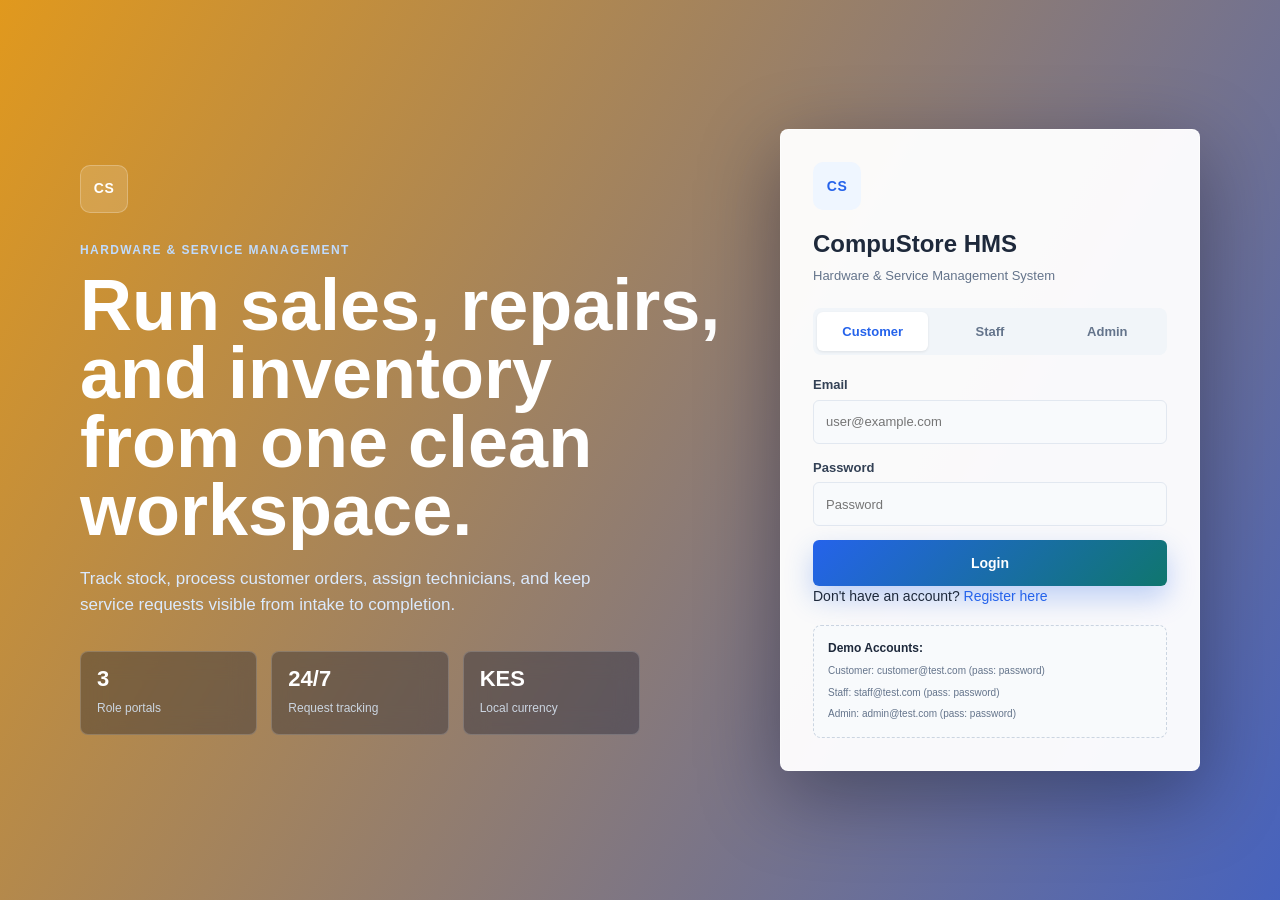
==== index.html @ 0cf12817 "Project_initialization" ====
<!DOCTYPE html>
<html lang="en">

<head>
    <meta charset="UTF-8">
    <meta name="viewport" content="width=device-width, initial-scale=1.0">
    <title>CompuStore HMS - Login</title>
    <link rel="stylesheet" href="css/style.css">
    <link rel="stylesheet" href="css/login.css">
</head>

<body>
    <div class="login-container">
        <section class="landing-panel" aria-label="CompuStore HMS overview">
            <div class="brand-mark">CS</div>
            <p class="eyebrow">Hardware & Service Management</p>
            <h1>Run sales, repairs, and inventory from one clean workspace.</h1>
            <p class="landing-copy">
                Track stock, process customer orders, assign technicians, and keep service requests visible from intake
                to completion.
            </p>
            <div class="landing-metrics">
                <div><strong>3</strong><span>Role portals</span></div>
                <div><strong>24/7</strong><span>Request tracking</span></div>
                <div><strong>KES</strong><span>Local currency</span></div>
            </div>
        </section>

        <div class="login-card">
            <div class="login-header">
                <div class="login-logo">CS</div>
                <h1>CompuStore HMS</h1>
                <p>Hardware & Service Management System</p>
            </div>

            <div id="alertBox" class="alert hidden"></div>

            <div class="role-selector">
                <button type="button" class="role-btn active" data-role="customer">Customer</button>
                <button type="button" class="role-btn" data-role="staff">Staff</button>
                <button type="button" class="role-btn" data-role="admin">Admin</button>
            </div>

            <form id="loginForm" onsubmit="handleLogin(event)">
                <div class="form-group">
                    <label>Email</label>
                    <input type="email" id="email" placeholder="user@example.com" required>
                </div>
                <div class="form-group">
                    <label>Password</label>
                    <input type="password" id="password" placeholder="Password" required>
                </div>
                <button type="submit" class="btn-primary btn-full">Login</button>
            </form>

            <!-- Registration Modal -->
            <div>Don't have an account? <a href="#" onclick="showRegister(); return false;">Register here</a></div>

            <div class="demo">
                <div class="demo-credentials">
                    <strong>Demo Accounts:</strong><br>
                    <small>Customer: customer@test.com (pass: password)<br>
                        Staff: staff@test.com (pass: password)<br>
                        Admin: admin@test.com (pass: password)</small>
                </div>
                <div>
                    <div id="registerModal" class="modal">
                        <div class="modal-content">
                            <span class="close" onclick="closeRegisterModal()">&times;</span>
                            <h2>Create New Account</h2>

                            <form id="registerForm">
                                <input type="text" id="regFullName" placeholder="Full Name" required>
                                <input type="email" id="regEmail" placeholder="Email Address" required>
                                <input type="password" id="regPassword" placeholder="Password (min 6 characters)"
                                    required>
                                <input type="tel" id="regPhone" placeholder="Phone Number (optional)">
                                <input type="text" id="regAddress" placeholder="Address (optional)">

                                <button type="submit">Create Account</button>
                            </form>

                            <p id="registerMessage"></p>
                        </div>
                    </div>
                </div>
            </div>

        </div>

    </div>

    <script src="js/utils.js"></script>
    <script src="js/login.js"></script>
</body>

</html>
---- css/style.css ----
/* ============================================================
   CompuStore HMS — Global Styles
   ============================================================ */
*, *::before, *::after { box-sizing: border-box; margin: 0; padding: 0; }

:root {
  --primary:   #2563eb;
  --primary-d: #1d4ed8;
  --success:   #10b981;
  --warning:   #f59e0b;
  --danger:    #ef4444;
  --info:      #3b82f6;

  --bg:        #f8fafc;
  --surface:   #ffffff;
  --border:    #e2e8f0;

  --text:      #1e293b;
  --muted:     #64748b;
  --subtle:    #94a3b8;

  --radius:    8px;
  --shadow-s:  0 1px 3px rgba(0,0,0,.08);
  --shadow-m:  0 4px 12px rgba(0,0,0,.10);
  --shadow-l:  0 10px 30px rgba(0,0,0,.12);
  --sidebar-w: 220px;
}

body {
  font-family: -apple-system, BlinkMacSystemFont, 'Segoe UI', sans-serif;
  font-size: 14px;
  color: var(--text);
  background: var(--bg);
  line-height: 1.5;
}

/* ---- Typography ---- */
h1 { font-size: 24px; font-weight: 700; }
h2 { font-size: 20px; font-weight: 700; }
h3 { font-size: 17px; font-weight: 600; }
h4 { font-size: 15px; font-weight: 600; }
p  { color: var(--muted); }
a  { color: var(--primary); text-decoration: none; }
a:hover { text-decoration: underline; }

/* ---- Buttons ---- */
.btn {
  display: inline-flex; align-items: center; gap: 6px;
  padding: 9px 16px; border-radius: 6px; border: 1px solid transparent;
  font-size: 13px; font-weight: 500; cursor: pointer; transition: all .15s;
}
.btn-full { width: 100%; justify-content: center; }
.btn-primary  { background: var(--primary);  color: #fff; border-color: var(--primary);  }
.btn-primary:hover { background: var(--primary-d); }
.btn-success  { background: var(--success);  color: #fff; border-color: var(--success);  }
.btn-danger   { background: var(--danger);   color: #fff; border-color: var(--danger);   }
.btn-warning  { background: var(--warning);  color: #fff; border-color: var(--warning);  }
.btn-outline  { background: transparent; color: var(--text); border-color: var(--border); }
.btn-outline:hover { background: var(--bg); }
.btn-sm { padding: 5px 10px; font-size: 12px; }
.btn:disabled { opacity: .55; cursor: not-allowed; }

/* ---- Forms ---- */
.form-group  { margin-bottom: 14px; }
.form-row    { display: flex; gap: 12px; }
.form-row .form-group { flex: 1; }
label        { display: block; margin-bottom: 5px; font-weight: 500; font-size: 13px; }
input, select, textarea {
  width: 100%; padding: 9px 12px; border: 1px solid var(--border);
  border-radius: 6px; font-size: 13px; font-family: inherit;
  background: var(--surface); color: var(--text); transition: border .15s;
}
input:focus, select:focus, textarea:focus {
  outline: none; border-color: var(--primary);
  box-shadow: 0 0 0 3px rgba(37,99,235,.12);
}
textarea { resize: vertical; min-height: 80px; }

/* ---- Cards ---- */
.card {
  background: var(--surface); border: 1px solid var(--border);
  border-radius: var(--radius); padding: 20px; box-shadow: var(--shadow-s);
}
.card-header {
  display: flex; justify-content: space-between; align-items: center;
  margin-bottom: 16px; padding-bottom: 12px; border-bottom: 1px solid var(--border);
}
.card-header h3 { margin: 0; }

/* ---- Table ---- */
.table-wrap { overflow-x: auto; }
table { width: 100%; border-collapse: collapse; font-size: 13px; }
thead { background: var(--bg); }
th { padding: 10px 12px; text-align: left; font-weight: 600; border-bottom: 1px solid var(--border); white-space: nowrap; }
td { padding: 10px 12px; border-bottom: 1px solid var(--border); vertical-align: middle; }
tr:hover td { background: var(--bg); }
tr:last-child td { border-bottom: none; }

/* ---- Badges ---- */
.badge {
  display: inline-block; padding: 3px 9px; border-radius: 20px;
  font-size: 11px; font-weight: 600; white-space: nowrap;
}
.badge-success { background: #d1fae5; color: #065f46; }
.badge-warning { background: #fef3c7; color: #92400e; }
.badge-danger  { background: #fee2e2; color: #991b1b; }
.badge-info    { background: #dbeafe; color: #1e40af; }
.badge-muted   { background: #f1f5f9; color: #475569; }

/* ---- Alert ---- */
.alert {
  padding: 11px 14px; border-radius: 6px; font-size: 13px; margin-bottom: 14px;
}
.alert-success { background: #d1fae5; color: #065f46; border: 1px solid #a7f3d0; }
.alert-error   { background: #fee2e2; color: #991b1b; border: 1px solid #fecaca; }
.alert-warning { background: #fef3c7; color: #92400e; border: 1px solid #fde68a; }
.hidden { display: none !important; }

/* ---- App Shell (sidebar + main) ---- */
.app-shell { display: flex; min-height: 100vh; }

.sidebar {
  width: var(--sidebar-w); background: #1e293b; color: #94a3b8;
  display: flex; flex-direction: column; flex-shrink: 0; position: fixed;
  top: 0; left: 0; height: 100vh; overflow-y: auto; z-index: 100;
}
.sidebar-logo {
  padding: 20px 16px; font-size: 16px; font-weight: 700; color: #fff;
  border-bottom: 1px solid #334155; display: flex; align-items: center; gap: 8px;
}
.sidebar-section {
  padding: 16px 16px 4px; font-size: 10px; font-weight: 600;
  letter-spacing: .6px; text-transform: uppercase; color: #475569;
}
.sidebar-link {
  display: flex; align-items: center; gap: 9px; padding: 9px 16px;
  font-size: 13px; color: #94a3b8; cursor: pointer; border-radius: 4px;
  margin: 1px 8px; text-decoration: none; transition: all .15s;
}
.sidebar-link:hover { background: #334155; color: #e2e8f0; text-decoration: none; }
.sidebar-link.active { background: var(--primary); color: #fff; }
.sidebar-link .icon { font-size: 15px; width: 18px; text-align: center; }

.topbar {
  height: 56px; background: var(--surface); border-bottom: 1px solid var(--border);
  display: flex; align-items: center; justify-content: space-between;
  padding: 0 24px; box-shadow: var(--shadow-s); position: sticky; top: 0; z-index: 50;
}
.topbar-title { font-size: 16px; font-weight: 600; }
.topbar-user  { display: flex; align-items: center; gap: 10px; font-size: 13px; }
.avatar {
  width: 32px; height: 32px; border-radius: 50%; background: var(--primary);
  color: #fff; display: flex; align-items: center; justify-content: center;
  font-size: 12px; font-weight: 700;
}

.main-area { margin-left: var(--sidebar-w); flex: 1; display: flex; flex-direction: column; }
.page-content { padding: 24px; max-width: 1300px; }

/* ---- Stats grid ---- */
.stats-grid { display: grid; grid-template-columns: repeat(auto-fit, minmax(180px,1fr)); gap: 14px; margin-bottom: 24px; }
.stat-card  {
  background: var(--surface); border: 1px solid var(--border); border-radius: var(--radius);
  padding: 18px; box-shadow: var(--shadow-s); transition: box-shadow .2s;
}
.stat-card:hover { box-shadow: var(--shadow-m); }
.stat-label { font-size: 12px; color: var(--muted); margin-bottom: 6px; }
.stat-value { font-size: 26px; font-weight: 700; color: var(--primary); }
.stat-sub   { font-size: 11px; color: var(--subtle); margin-top: 3px; }

/* ---- Grid helpers ---- */
.grid-2 { display: grid; grid-template-columns: 1fr 1fr; gap: 20px; }
.grid-3 { display: grid; grid-template-columns: 1fr 1fr 1fr; gap: 20px; }
@media(max-width:768px) { .grid-2, .grid-3 { grid-template-columns: 1fr; } }

/* ---- Modal ---- */
.modal-overlay {
  position: fixed; inset: 0; background: rgba(0,0,0,.45); z-index: 1000;
  display: flex; align-items: center; justify-content: center; padding: 20px;
}
.modal {
  background: var(--surface); border-radius: var(--radius); width: 100%;
  max-width: 560px; max-height: 90vh; overflow-y: auto;
  box-shadow: var(--shadow-l); animation: slideUp .2s ease;
}
.modal-header {
  padding: 18px 20px; border-bottom: 1px solid var(--border);
  display: flex; justify-content: space-between; align-items: center;
}
.modal-body   { padding: 20px; }
.modal-footer { padding: 14px 20px; border-top: 1px solid var(--border); display: flex; gap: 8px; justify-content: flex-end; }
.modal-close  { background: none; border: none; font-size: 20px; cursor: pointer; color: var(--muted); padding: 0; }
@keyframes slideUp { from { transform: translateY(20px); opacity:0; } to { transform:none; opacity:1; } }

/* ---- Spinner ---- */
.spinner-wrap { display: flex; justify-content: center; padding: 40px; }
.spinner { width: 36px; height: 36px; border: 3px solid var(--border); border-top-color: var(--primary); border-radius: 50%; animation: spin .8s linear infinite; }
@keyframes spin { to { transform: rotate(360deg); } }

/* ---- Toolbar ---- */
.toolbar { display: flex; gap: 10px; margin-bottom: 16px; flex-wrap: wrap; align-items: center; }
.toolbar-right { margin-left: auto; }
.search-input { max-width: 240px; }

/* ---- Kanban ---- */
.kanban { display: grid; grid-template-columns: repeat(4,1fr); gap: 14px; }
@media(max-width:900px) { .kanban { grid-template-columns: 1fr 1fr; } }
.kanban-col { background: var(--bg); border-radius: var(--radius); padding: 12px; }
.kanban-col-title {
  font-size: 12px; font-weight: 700; text-transform: uppercase; letter-spacing: .5px;
  margin-bottom: 10px; padding: 6px 10px; border-radius: 4px; display: flex;
  justify-content: space-between; align-items: center;
}
.col-pending    .kanban-col-title { background: #fef3c7; color: #92400e; }
.col-progress   .kanban-col-title { background: #dbeafe; color: #1e40af; }
.col-parts      .kanban-col-title { background: #ede9fe; color: #5b21b6; }
.col-completed  .kanban-col-title { background: #d1fae5; color: #065f46; }
.kanban-card {
  background: var(--surface); border: 1px solid var(--border); border-radius: 6px;
  padding: 10px 12px; margin-bottom: 8px; cursor: pointer; transition: box-shadow .15s;
}
.kanban-card:hover { box-shadow: var(--shadow-m); }
.kanban-card-id    { font-size: 10px; color: var(--muted); margin-bottom: 4px; }
.kanban-card-title { font-size: 13px; font-weight: 600; margin-bottom: 3px; }
.kanban-card-meta  { font-size: 11px; color: var(--muted); }
.kanban-card-foot  { display: flex; justify-content: space-between; align-items: center; margin-top: 8px; }

/* ---- Priority colors ---- */
.priority-high   { color: var(--danger);  font-weight: 600; }
.priority-medium { color: var(--warning); font-weight: 600; }
.priority-low    { color: var(--success); font-weight: 600; }

/* ---- Breadcrumb ---- */
.breadcrumb { font-size: 12px; color: var(--muted); margin-bottom: 16px; }
.breadcrumb span { color: var(--subtle); padding: 0 4px; }

/* ---- Empty state ---- */
.empty { text-align: center; padding: 40px 20px; color: var(--muted); }
.empty .empty-icon { font-size: 40px; margin-bottom: 10px; }

/* ---- Shop ---- */
.product-card {
  border: 1px solid var(--border);
  border-radius: var(--radius);
  padding: 16px;
  background: var(--surface);
}
.product-icon {
  width: 44px;
  height: 44px;
  border-radius: 8px;
  background: var(--bg);
  color: var(--muted);
  display: flex;
  align-items: center;
  justify-content: center;
  font-size: 5px;
  font-weight: 70;
  margin-bottom: 10px;
}
.product-card .price {
  color: var(--primary);
  font-weight: 700;
  margin: 8px 0 12px;
}
.cart-item {
  border-bottom: 1px solid var(--border);
  padding: 12px 0;
  display: grid;
  grid-template-columns: 1fr auto auto;
  gap: 10px;
  align-items: center;
}
.cart-item:last-child { border-bottom: none; }
.cart-item input { width: 72px; }
---- css/login.css ----
/* Landing/login page */

body {
  min-height: 100vh;
  background:
    linear-gradient(120deg, rgba(222, 144, 10, 0.92), rgba(30, 64, 175, .82)),
    url("https://images.unsplash.com/photo-1516321318423-f06f85e504b3?auto=format&fit=crop&w=1800&q=80");
  background-size: cover;
  background-position: center;
}

.login-container {
  display: flex;
  justify-content: center;
  width: min(1120px, calc(100% - 32px));
  min-height: 100vh;
  margin: 0 auto;
  display: grid;
  grid-template-columns: minmax(0, 1.25fr) 420px;
  gap: 36px;
  align-items: center;
  padding: 40px 0;
}

.landing-panel {
  color: #fff;
  max-width: 650px;
}

.brand-mark,
.login-logo {
  width: 48px;
  height: 48px;
  border-radius: 10px;
  display: inline-flex;
  align-items: center;
  justify-content: center;
  font-weight: 800;
  letter-spacing: .5px;
}

.brand-mark {
  background: rgba(255, 255, 255, .14);
  border: 1px solid rgba(255, 255, 255, .24);
  color: #fff;
  margin-bottom: 28px;
}

.eyebrow {
  color: #bfdbfe;
  font-size: 12px;
  font-weight: 700;
  letter-spacing: 1.4px;
  text-transform: uppercase;
  margin-bottom: 12px;
}

.landing-panel h1 {
  max-width: 780px;
  color: #fff;
  font-size: clamp(40px, 6vw, 72px);
  line-height: .95;
  font-weight: 800;
  margin-bottom: 22px;
}

.landing-copy {
  max-width: 560px;
  color: #dbeafe;
  font-size: 17px;
}

.landing-metrics {
  display: grid;
  grid-template-columns: repeat(3, minmax(0, 1fr));
  gap: 14px;
  margin-top: 34px;
  max-width: 560px;
}

.landing-metrics div {
  border: 1px solid rgba(255, 255, 255, .18);
  background: rgba(15, 23, 42, .34);
  backdrop-filter: blur(12px);
  border-radius: 8px;
  padding: 16px;
}

.landing-metrics strong {
  display: block;
  color: #fff;
  font-size: 22px;
  line-height: 1;
  margin-bottom: 7px;
}

.landing-metrics span {
  color: #cbd5e1;
  font-size: 12px;
}

.login-card {
  background: rgba(255, 255, 255, .96);
  border: 1px solid rgba(255, 255, 255, .65);
  border-radius: 8px;
  box-shadow: 0 24px 80px rgba(2, 6, 23, .36);
  padding: 32px;
}

.login-header {
  margin-bottom: 22px;
}

.login-logo {
  background: #eff6ff;
  color: var(--primary);
  margin-bottom: 16px;
}

.login-header h1 {
  font-size: 24px;
  color: var(--text);
  margin-bottom: 4px;
}

.login-header p {
  color: var(--muted);
  font-size: 13px;
}

.role-selector {
  display: grid;
  grid-template-columns: repeat(3, 1fr);
  gap: 6px;
  padding: 4px;
  background: #f1f5f9;
  border-radius: 8px;
  margin-bottom: 20px;
}

.role-btn {
  border: 0;
  border-radius: 6px;
  background: transparent;
  color: var(--muted);
  cursor: pointer;
  font: inherit;
  font-size: 13px;
  font-weight: 700;
  padding: 10px 8px;
  transition: background .15s, box-shadow .15s, color .15s;
}

.role-btn:hover {
  color: var(--text);
}

.role-btn.active {
  background: #fff;
  color: var(--primary);
  box-shadow: var(--shadow-s);
}

.login-card label {
  color: #334155;
  font-weight: 700;
}

.login-card input {
  min-height: 44px;
  background: #f8fafc;
}

.login-card .btn-primary {
  width: 100%;
  min-height: 46px;
  border: 0;
  border-radius: 6px;
  background: linear-gradient(135deg, var(--primary), #0f766e);
  color: #fff;
  cursor: pointer;
  font-size: 14px;
  font-weight: 800;
  box-shadow: 0 12px 28px rgba(37, 99, 235, .28);
}

.login-card .btn-primary:hover {
  filter: brightness(.97);
}

.form-footer {
  text-align: center;
  font-size: 13px;
  margin-top: 16px;
}

.form-footer a {
  font-weight: 800;
}

@media (max-width: 768px) {
  .demo-credentials {
    padding: 1.5rem;
  }

  .demo-credentials strong {
    font-size: 2rem;
    margin-bottom: 2rem;
  }

  .demo-credentials small {
    font-size: 1.2rem;
    line-height: 2.5;
    padding: 1.5rem;
  }
}

@media (max-width: 480px) {
  .demo-credentials strong {
    font-size: 1.5rem;
  }

  .demo-credentials small {
    font-size: 1rem;
    line-height: 2.2;
  }
}


.demo-credentials {
  width: 100%;
  margin-top: 18px;
  background: #f8fafc;
  border: 1px dashed #cbd5e1;
  border-radius: 8px;
  color: var(--muted);
  font-size: 12px;
  line-height: 1.8;
  padding: 12px 14px;
}

.demo-credentials strong {
  color: var(--text);
}

@media (max-width: 860px) {
  body {
    background-position: left center;
  }

  .login-container {
    grid-template-columns: 1fr;
    gap: 24px;
    padding: 28px 0;
  }

  .landing-panel h1 {
    font-size: 40px;
  }

  .landing-copy {
    font-size: 15px;
  }

  .landing-metrics {
    grid-template-columns: 1fr;
  }
}

@media (max-width: 520px) {
  .login-container {
    width: min(100% - 20px, 420px);
  }

  .landing-panel h1 {
    font-size: 34px;
  }

  .login-card {
    padding: 24px;
  }
}

.modal {
  display: none;
  position: fixed;
  z-index: 1000;
  left: 0;
  top: 0;
  width: 100%;
  height: 100%;
  background-color: rgba(0, 0, 0, 0.6);
}

.modal-content {
  background-color: #fff;
  margin: 5% auto;
  padding: 30px;
  width: 90%;
  max-width: 420px;
  border-radius: 10px;
  position: relative;
}

.close {
  position: absolute;
  right: 20px;
  top: 15px;
  font-size: 28px;
  cursor: pointer;
}

.close:hover {
  color: #f00;
}

.modal-content input {
  width: 100%;
  padding: 12px;
  margin: 10px 0;
  border: 1px solid #ccc;
  border-radius: 5px;
  box-sizing: border-box;
}

.modal-content button {
  width: 100%;
  padding: 12px;
  background: #007bff;
  color: white;
  border: none;
  border-radius: 5px;
  cursor: pointer;
  font-size: 16px;
  margin-top: 10px;
}

.modal-content button:hover {
  background: #0056b3;
}
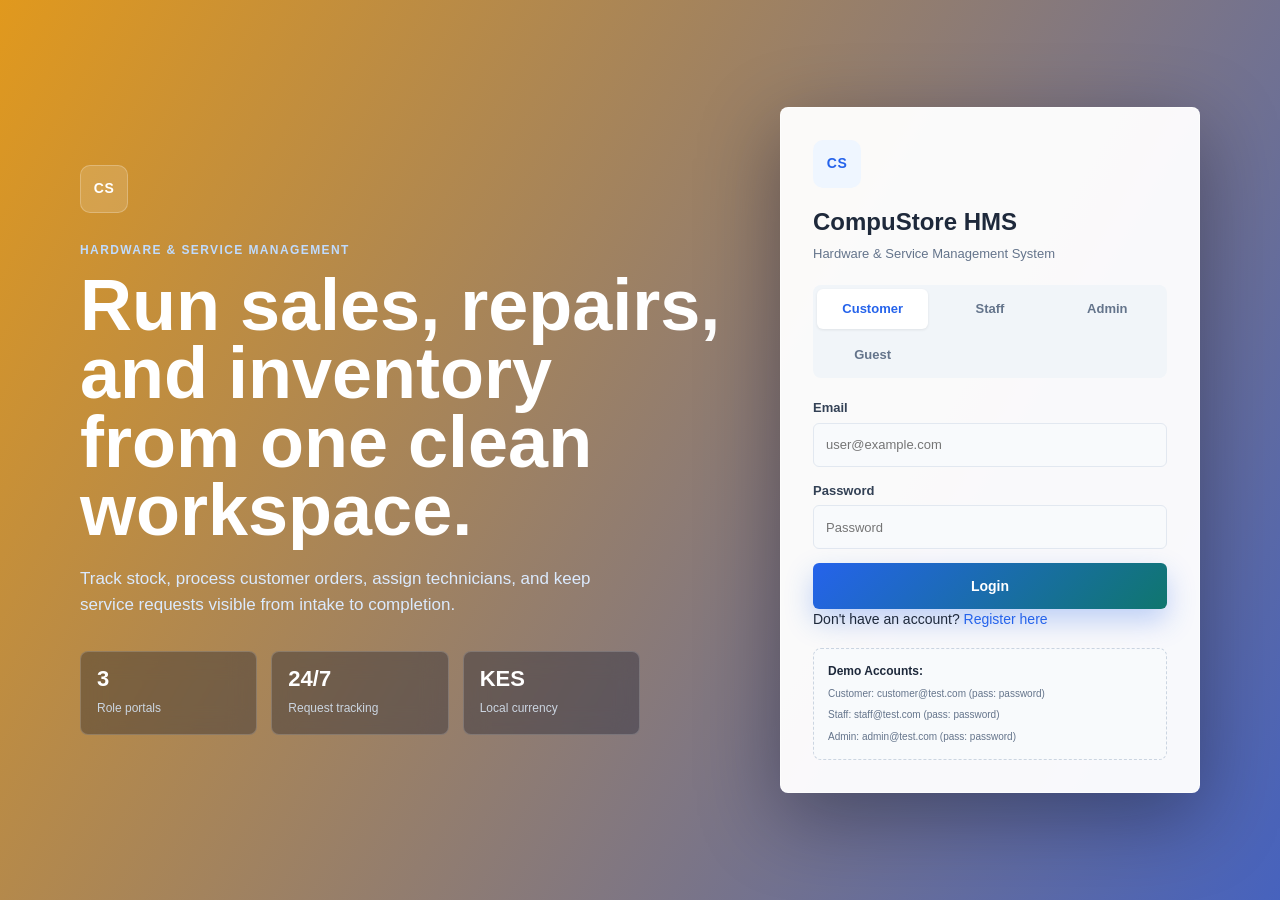
==== commit ac313c4c: "added docker-compose.yaml and a guest_mode in the frontend" ====
--- a/index.html
+++ b/index.html
@@ -39,9 +39,10 @@
                 <button type="button" class="role-btn active" data-role="customer">Customer</button>
                 <button type="button" class="role-btn" data-role="staff">Staff</button>
                 <button type="button" class="role-btn" data-role="admin">Admin</button>
+                <button type="button" class="role-btn" data-role="guest" id="guestBtn">Guest</button>
             </div>
 
-            <form id="loginForm" onsubmit="handleLogin(event)">
+            <form id="loginForm">
                 <div class="form-group">
                     <label>Email</label>
                     <input type="email" id="email" placeholder="user@example.com" required>
@@ -54,7 +55,7 @@
             </form>
 
             <!-- Registration Modal -->
-            <div>Don't have an account? <a href="#" onclick="showRegister(); return false;">Register here</a></div>
+            <div>Don't have an account? <a href="#" id="showRegisterBtn">Register here</a></div>
 
             <div class="demo">
                 <div class="demo-credentials">
@@ -64,9 +65,9 @@
                         Admin: admin@test.com (pass: password)</small>
                 </div>
                 <div>
-                    <div id="registerModal" class="modal">
+                    <div id="registerModal" class="modal hidden">
                         <div class="modal-content">
-                            <span class="close" onclick="closeRegisterModal()">&times;</span>
+                            <span class="close" id="closeRegisterBtn">&times;</span>
                             <h2>Create New Account</h2>
 
                             <form id="registerForm">
--- a/css/style.css
+++ b/css/style.css
@@ -1,277 +1,395 @@
-/* ============================================================
-   CompuStore HMS — Global Styles
-   ============================================================ */
-*, *::before, *::after { box-sizing: border-box; margin: 0; padding: 0; }
-
-:root {
-  --primary:   #2563eb;
-  --primary-d: #1d4ed8;
-  --success:   #10b981;
-  --warning:   #f59e0b;
-  --danger:    #ef4444;
-  --info:      #3b82f6;
-
-  --bg:        #f8fafc;
-  --surface:   #ffffff;
-  --border:    #e2e8f0;
-
-  --text:      #1e293b;
-  --muted:     #64748b;
-  --subtle:    #94a3b8;
-
-  --radius:    8px;
-  --shadow-s:  0 1px 3px rgba(0,0,0,.08);
-  --shadow-m:  0 4px 12px rgba(0,0,0,.10);
-  --shadow-l:  0 10px 30px rgba(0,0,0,.12);
-  --sidebar-w: 220px;
-}
-
-body {
-  font-family: -apple-system, BlinkMacSystemFont, 'Segoe UI', sans-serif;
-  font-size: 14px;
-  color: var(--text);
-  background: var(--bg);
-  line-height: 1.5;
-}
-
-/* ---- Typography ---- */
-h1 { font-size: 24px; font-weight: 700; }
-h2 { font-size: 20px; font-weight: 700; }
-h3 { font-size: 17px; font-weight: 600; }
-h4 { font-size: 15px; font-weight: 600; }
-p  { color: var(--muted); }
-a  { color: var(--primary); text-decoration: none; }
-a:hover { text-decoration: underline; }
-
-/* ---- Buttons ---- */
-.btn {
-  display: inline-flex; align-items: center; gap: 6px;
-  padding: 9px 16px; border-radius: 6px; border: 1px solid transparent;
-  font-size: 13px; font-weight: 500; cursor: pointer; transition: all .15s;
-}
-.btn-full { width: 100%; justify-content: center; }
-.btn-primary  { background: var(--primary);  color: #fff; border-color: var(--primary);  }
-.btn-primary:hover { background: var(--primary-d); }
-.btn-success  { background: var(--success);  color: #fff; border-color: var(--success);  }
-.btn-danger   { background: var(--danger);   color: #fff; border-color: var(--danger);   }
-.btn-warning  { background: var(--warning);  color: #fff; border-color: var(--warning);  }
-.btn-outline  { background: transparent; color: var(--text); border-color: var(--border); }
-.btn-outline:hover { background: var(--bg); }
-.btn-sm { padding: 5px 10px; font-size: 12px; }
-.btn:disabled { opacity: .55; cursor: not-allowed; }
-
-/* ---- Forms ---- */
-.form-group  { margin-bottom: 14px; }
-.form-row    { display: flex; gap: 12px; }
-.form-row .form-group { flex: 1; }
-label        { display: block; margin-bottom: 5px; font-weight: 500; font-size: 13px; }
-input, select, textarea {
-  width: 100%; padding: 9px 12px; border: 1px solid var(--border);
-  border-radius: 6px; font-size: 13px; font-family: inherit;
-  background: var(--surface); color: var(--text); transition: border .15s;
-}
-input:focus, select:focus, textarea:focus {
-  outline: none; border-color: var(--primary);
-  box-shadow: 0 0 0 3px rgba(37,99,235,.12);
-}
-textarea { resize: vertical; min-height: 80px; }
-
-/* ---- Cards ---- */
-.card {
-  background: var(--surface); border: 1px solid var(--border);
-  border-radius: var(--radius); padding: 20px; box-shadow: var(--shadow-s);
-}
-.card-header {
-  display: flex; justify-content: space-between; align-items: center;
-  margin-bottom: 16px; padding-bottom: 12px; border-bottom: 1px solid var(--border);
-}
-.card-header h3 { margin: 0; }
-
-/* ---- Table ---- */
-.table-wrap { overflow-x: auto; }
-table { width: 100%; border-collapse: collapse; font-size: 13px; }
-thead { background: var(--bg); }
-th { padding: 10px 12px; text-align: left; font-weight: 600; border-bottom: 1px solid var(--border); white-space: nowrap; }
-td { padding: 10px 12px; border-bottom: 1px solid var(--border); vertical-align: middle; }
-tr:hover td { background: var(--bg); }
-tr:last-child td { border-bottom: none; }
-
-/* ---- Badges ---- */
-.badge {
-  display: inline-block; padding: 3px 9px; border-radius: 20px;
-  font-size: 11px; font-weight: 600; white-space: nowrap;
-}
-.badge-success { background: #d1fae5; color: #065f46; }
-.badge-warning { background: #fef3c7; color: #92400e; }
-.badge-danger  { background: #fee2e2; color: #991b1b; }
-.badge-info    { background: #dbeafe; color: #1e40af; }
-.badge-muted   { background: #f1f5f9; color: #475569; }
-
-/* ---- Alert ---- */
-.alert {
-  padding: 11px 14px; border-radius: 6px; font-size: 13px; margin-bottom: 14px;
-}
-.alert-success { background: #d1fae5; color: #065f46; border: 1px solid #a7f3d0; }
-.alert-error   { background: #fee2e2; color: #991b1b; border: 1px solid #fecaca; }
-.alert-warning { background: #fef3c7; color: #92400e; border: 1px solid #fde68a; }
-.hidden { display: none !important; }
-
-/* ---- App Shell (sidebar + main) ---- */
-.app-shell { display: flex; min-height: 100vh; }
-
-.sidebar {
-  width: var(--sidebar-w); background: #1e293b; color: #94a3b8;
-  display: flex; flex-direction: column; flex-shrink: 0; position: fixed;
-  top: 0; left: 0; height: 100vh; overflow-y: auto; z-index: 100;
-}
-.sidebar-logo {
-  padding: 20px 16px; font-size: 16px; font-weight: 700; color: #fff;
-  border-bottom: 1px solid #334155; display: flex; align-items: center; gap: 8px;
-}
-.sidebar-section {
-  padding: 16px 16px 4px; font-size: 10px; font-weight: 600;
-  letter-spacing: .6px; text-transform: uppercase; color: #475569;
-}
-.sidebar-link {
-  display: flex; align-items: center; gap: 9px; padding: 9px 16px;
-  font-size: 13px; color: #94a3b8; cursor: pointer; border-radius: 4px;
-  margin: 1px 8px; text-decoration: none; transition: all .15s;
-}
-.sidebar-link:hover { background: #334155; color: #e2e8f0; text-decoration: none; }
-.sidebar-link.active { background: var(--primary); color: #fff; }
-.sidebar-link .icon { font-size: 15px; width: 18px; text-align: center; }
-
-.topbar {
-  height: 56px; background: var(--surface); border-bottom: 1px solid var(--border);
-  display: flex; align-items: center; justify-content: space-between;
-  padding: 0 24px; box-shadow: var(--shadow-s); position: sticky; top: 0; z-index: 50;
-}
-.topbar-title { font-size: 16px; font-weight: 600; }
-.topbar-user  { display: flex; align-items: center; gap: 10px; font-size: 13px; }
-.avatar {
-  width: 32px; height: 32px; border-radius: 50%; background: var(--primary);
-  color: #fff; display: flex; align-items: center; justify-content: center;
-  font-size: 12px; font-weight: 700;
-}
-
-.main-area { margin-left: var(--sidebar-w); flex: 1; display: flex; flex-direction: column; }
-.page-content { padding: 24px; max-width: 1300px; }
-
-/* ---- Stats grid ---- */
-.stats-grid { display: grid; grid-template-columns: repeat(auto-fit, minmax(180px,1fr)); gap: 14px; margin-bottom: 24px; }
-.stat-card  {
-  background: var(--surface); border: 1px solid var(--border); border-radius: var(--radius);
-  padding: 18px; box-shadow: var(--shadow-s); transition: box-shadow .2s;
-}
-.stat-card:hover { box-shadow: var(--shadow-m); }
-.stat-label { font-size: 12px; color: var(--muted); margin-bottom: 6px; }
-.stat-value { font-size: 26px; font-weight: 700; color: var(--primary); }
-.stat-sub   { font-size: 11px; color: var(--subtle); margin-top: 3px; }
-
-/* ---- Grid helpers ---- */
-.grid-2 { display: grid; grid-template-columns: 1fr 1fr; gap: 20px; }
-.grid-3 { display: grid; grid-template-columns: 1fr 1fr 1fr; gap: 20px; }
-@media(max-width:768px) { .grid-2, .grid-3 { grid-template-columns: 1fr; } }
-
-/* ---- Modal ---- */
-.modal-overlay {
-  position: fixed; inset: 0; background: rgba(0,0,0,.45); z-index: 1000;
-  display: flex; align-items: center; justify-content: center; padding: 20px;
-}
-.modal {
-  background: var(--surface); border-radius: var(--radius); width: 100%;
-  max-width: 560px; max-height: 90vh; overflow-y: auto;
-  box-shadow: var(--shadow-l); animation: slideUp .2s ease;
-}
-.modal-header {
-  padding: 18px 20px; border-bottom: 1px solid var(--border);
-  display: flex; justify-content: space-between; align-items: center;
-}
-.modal-body   { padding: 20px; }
-.modal-footer { padding: 14px 20px; border-top: 1px solid var(--border); display: flex; gap: 8px; justify-content: flex-end; }
-.modal-close  { background: none; border: none; font-size: 20px; cursor: pointer; color: var(--muted); padding: 0; }
-@keyframes slideUp { from { transform: translateY(20px); opacity:0; } to { transform:none; opacity:1; } }
-
-/* ---- Spinner ---- */
-.spinner-wrap { display: flex; justify-content: center; padding: 40px; }
-.spinner { width: 36px; height: 36px; border: 3px solid var(--border); border-top-color: var(--primary); border-radius: 50%; animation: spin .8s linear infinite; }
-@keyframes spin { to { transform: rotate(360deg); } }
-
-/* ---- Toolbar ---- */
-.toolbar { display: flex; gap: 10px; margin-bottom: 16px; flex-wrap: wrap; align-items: center; }
-.toolbar-right { margin-left: auto; }
-.search-input { max-width: 240px; }
-
-/* ---- Kanban ---- */
-.kanban { display: grid; grid-template-columns: repeat(4,1fr); gap: 14px; }
-@media(max-width:900px) { .kanban { grid-template-columns: 1fr 1fr; } }
-.kanban-col { background: var(--bg); border-radius: var(--radius); padding: 12px; }
-.kanban-col-title {
-  font-size: 12px; font-weight: 700; text-transform: uppercase; letter-spacing: .5px;
-  margin-bottom: 10px; padding: 6px 10px; border-radius: 4px; display: flex;
-  justify-content: space-between; align-items: center;
-}
-.col-pending    .kanban-col-title { background: #fef3c7; color: #92400e; }
-.col-progress   .kanban-col-title { background: #dbeafe; color: #1e40af; }
-.col-parts      .kanban-col-title { background: #ede9fe; color: #5b21b6; }
-.col-completed  .kanban-col-title { background: #d1fae5; color: #065f46; }
-.kanban-card {
-  background: var(--surface); border: 1px solid var(--border); border-radius: 6px;
-  padding: 10px 12px; margin-bottom: 8px; cursor: pointer; transition: box-shadow .15s;
-}
-.kanban-card:hover { box-shadow: var(--shadow-m); }
-.kanban-card-id    { font-size: 10px; color: var(--muted); margin-bottom: 4px; }
-.kanban-card-title { font-size: 13px; font-weight: 600; margin-bottom: 3px; }
-.kanban-card-meta  { font-size: 11px; color: var(--muted); }
-.kanban-card-foot  { display: flex; justify-content: space-between; align-items: center; margin-top: 8px; }
-
-/* ---- Priority colors ---- */
-.priority-high   { color: var(--danger);  font-weight: 600; }
-.priority-medium { color: var(--warning); font-weight: 600; }
-.priority-low    { color: var(--success); font-weight: 600; }
-
-/* ---- Breadcrumb ---- */
-.breadcrumb { font-size: 12px; color: var(--muted); margin-bottom: 16px; }
-.breadcrumb span { color: var(--subtle); padding: 0 4px; }
-
-/* ---- Empty state ---- */
-.empty { text-align: center; padding: 40px 20px; color: var(--muted); }
-.empty .empty-icon { font-size: 40px; margin-bottom: 10px; }
-
-/* ---- Shop ---- */
-.product-card {
-  border: 1px solid var(--border);
-  border-radius: var(--radius);
-  padding: 16px;
-  background: var(--surface);
-}
-.product-icon {
-  width: 44px;
-  height: 44px;
-  border-radius: 8px;
-  background: var(--bg);
-  color: var(--muted);
-  display: flex;
-  align-items: center;
-  justify-content: center;
-  font-size: 5px;
-  font-weight: 70;
-  margin-bottom: 10px;
-}
-.product-card .price {
-  color: var(--primary);
-  font-weight: 700;
-  margin: 8px 0 12px;
-}
-.cart-item {
-  border-bottom: 1px solid var(--border);
-  padding: 12px 0;
-  display: grid;
-  grid-template-columns: 1fr auto auto;
-  gap: 10px;
-  align-items: center;
-}
-.cart-item:last-child { border-bottom: none; }
-.cart-item input { width: 72px; }
-
-
+/* ============================================================
+   CompuStore HMS — Global Styles
+   ============================================================ */
+*, *::before, *::after { box-sizing: border-box; margin: 0; padding: 0; }
+
+:root {
+  --primary:   #2563eb;
+  --primary-d: #1d4ed8;
+  --success:   #10b981;
+  --warning:   #f59e0b;
+  --danger:    #ef4444;
+  --info:      #3b82f6;
+
+  --bg:        #f8fafc;
+  --surface:   #ffffff;
+  --border:    #e2e8f0;
+
+  --text:      #1e293b;
+  --muted:     #64748b;
+  --subtle:    #94a3b8;
+
+  --radius:    8px;
+  --shadow-s:  0 1px 3px rgba(0,0,0,.08);
+  --shadow-m:  0 4px 12px rgba(0,0,0,.10);
+  --shadow-l:  0 10px 30px rgba(0,0,0,.12);
+  --sidebar-w: 220px;
+}
+
+body {
+  font-family: -apple-system, BlinkMacSystemFont, 'Segoe UI', sans-serif;
+  font-size: 14px;
+  color: var(--text);
+  background: var(--bg);
+  line-height: 1.5;
+}
+
+/* ---- Typography ---- */
+h1 { font-size: 24px; font-weight: 700; }
+h2 { font-size: 20px; font-weight: 700; }
+h3 { font-size: 17px; font-weight: 600; }
+h4 { font-size: 15px; font-weight: 600; }
+p  { color: var(--muted); }
+a  { color: var(--primary); text-decoration: none; }
+a:hover { text-decoration: underline; }
+
+/* ---- Buttons ---- */
+.btn {
+  display: inline-flex; align-items: center; gap: 6px;
+  padding: 9px 16px; border-radius: 6px; border: 1px solid transparent;
+  font-size: 13px; font-weight: 500; cursor: pointer; transition: all .15s;
+}
+.btn-full { width: 100%; justify-content: center; }
+.btn-primary  { background: var(--primary);  color: #fff; border-color: var(--primary);  }
+.btn-primary:hover { background: var(--primary-d); }
+.btn-success  { background: var(--success);  color: #fff; border-color: var(--success);  }
+.btn-danger   { background: var(--danger);   color: #fff; border-color: var(--danger);   }
+.btn-warning  { background: var(--warning);  color: #fff; border-color: var(--warning);  }
+.btn-outline  { background: transparent; color: var(--text); border-color: var(--border); }
+.btn-outline:hover { background: var(--bg); }
+.btn-sm { padding: 5px 10px; font-size: 12px; }
+.btn:disabled { opacity: .55; cursor: not-allowed; }
+
+/* ---- Forms ---- */
+.form-group  { margin-bottom: 14px; }
+.form-row    { display: flex; gap: 12px; }
+.form-row .form-group { flex: 1; }
+label        { display: block; margin-bottom: 5px; font-weight: 500; font-size: 13px; }
+input, select, textarea {
+  width: 100%; padding: 9px 12px; border: 1px solid var(--border);
+  border-radius: 6px; font-size: 13px; font-family: inherit;
+  background: var(--surface); color: var(--text); transition: border .15s;
+}
+input:focus, select:focus, textarea:focus {
+  outline: none; border-color: var(--primary);
+  box-shadow: 0 0 0 3px rgba(37,99,235,.12);
+}
+textarea { resize: vertical; min-height: 80px; }
+
+/* ---- Cards ---- */
+.card {
+  background: var(--surface); border: 1px solid var(--border);
+  border-radius: var(--radius); padding: 20px; box-shadow: var(--shadow-s);
+}
+.card-header {
+  display: flex; justify-content: space-between; align-items: center;
+  margin-bottom: 16px; padding-bottom: 12px; border-bottom: 1px solid var(--border);
+}
+.card-header h3 { margin: 0; }
+
+/* ---- Table ---- */
+.table-wrap { overflow-x: auto; }
+table { width: 100%; border-collapse: collapse; font-size: 13px; }
+thead { background: var(--bg); }
+th { padding: 10px 12px; text-align: left; font-weight: 600; border-bottom: 1px solid var(--border); white-space: nowrap; }
+td { padding: 10px 12px; border-bottom: 1px solid var(--border); vertical-align: middle; }
+tr:hover td { background: var(--bg); }
+tr:last-child td { border-bottom: none; }
+
+/* ---- Badges ---- */
+.badge {
+  display: inline-block; padding: 3px 9px; border-radius: 20px;
+  font-size: 11px; font-weight: 600; white-space: nowrap;
+}
+.badge-success { background: #d1fae5; color: #065f46; }
+.badge-warning { background: #fef3c7; color: #92400e; }
+.badge-danger  { background: #fee2e2; color: #991b1b; }
+.badge-info    { background: #dbeafe; color: #1e40af; }
+.badge-muted   { background: #f1f5f9; color: #475569; }
+
+/* ---- Alert ---- */
+.alert {
+  padding: 11px 14px; border-radius: 6px; font-size: 13px; margin-bottom: 14px;
+}
+.alert-success { background: #d1fae5; color: #065f46; border: 1px solid #a7f3d0; }
+.alert-error   { background: #fee2e2; color: #991b1b; border: 1px solid #fecaca; }
+.alert-warning { background: #fef3c7; color: #92400e; border: 1px solid #fde68a; }
+.hidden { display: none !important; }
+
+/* ---- App Shell (sidebar + main) ---- */
+.app-shell { display: flex; min-height: 100vh; }
+
+.sidebar {
+  width: var(--sidebar-w); background: #1e293b; color: #94a3b8;
+  display: flex; flex-direction: column; flex-shrink: 0; position: fixed;
+  top: 0; left: 0; height: 100vh; overflow-y: auto; z-index: 100;
+}
+.sidebar-logo {
+  padding: 20px 16px; font-size: 16px; font-weight: 700; color: #fff;
+  border-bottom: 1px solid #334155; display: flex; align-items: center; gap: 8px;
+}
+.sidebar-section {
+  padding: 16px 16px 4px; font-size: 10px; font-weight: 600;
+  letter-spacing: .6px; text-transform: uppercase; color: #475569;
+}
+.sidebar-link {
+  display: flex; align-items: center; gap: 9px; padding: 9px 16px;
+  font-size: 13px; color: #94a3b8; cursor: pointer; border-radius: 4px;
+  margin: 1px 8px; text-decoration: none; transition: all .15s;
+}
+.sidebar-link:hover { background: #334155; color: #e2e8f0; text-decoration: none; }
+.sidebar-link.active { background: var(--primary); color: #fff; }
+.sidebar-link .icon { font-size: 15px; width: 18px; text-align: center; }
+
+.topbar {
+  height: 56px; background: var(--surface); border-bottom: 1px solid var(--border);
+  display: flex; align-items: center; justify-content: space-between;
+  padding: 0 24px; box-shadow: var(--shadow-s); position: sticky; top: 0; z-index: 50;
+}
+.topbar-title { font-size: 16px; font-weight: 600; }
+.topbar-user  { display: flex; align-items: center; gap: 10px; font-size: 13px; }
+.avatar {
+  width: 32px; height: 32px; border-radius: 50%; background: var(--primary);
+  color: #fff; display: flex; align-items: center; justify-content: center;
+  font-size: 12px; font-weight: 700;
+}
+
+.main-area { margin-left: var(--sidebar-w); flex: 1; display: flex; flex-direction: column; }
+.page-content { padding: 24px; max-width: 1300px; }
+
+/* ---- Stats grid ---- */
+.stats-grid { display: grid; grid-template-columns: repeat(auto-fit, minmax(180px,1fr)); gap: 14px; margin-bottom: 24px; }
+.stat-card  {
+  background: var(--surface); border: 1px solid var(--border); border-radius: var(--radius);
+  padding: 18px; box-shadow: var(--shadow-s); transition: box-shadow .2s;
+}
+.stat-card:hover { box-shadow: var(--shadow-m); }
+.stat-label { font-size: 12px; color: var(--muted); margin-bottom: 6px; }
+.stat-value { font-size: 26px; font-weight: 700; color: var(--primary); }
+.stat-sub   { font-size: 11px; color: var(--subtle); margin-top: 3px; }
+
+/* ---- Grid helpers ---- */
+.grid-2 { display: grid; grid-template-columns: 1fr 1fr; gap: 20px; }
+.grid-3 { display: grid; grid-template-columns: 1fr 1fr 1fr; gap: 20px; }
+@media(max-width:768px) { .grid-2, .grid-3 { grid-template-columns: 1fr; } }
+
+/* ---- Modal ---- */
+.modal-overlay {
+  position: fixed; inset: 0; background: rgba(0,0,0,.45); z-index: 1000;
+  display: flex; align-items: center; justify-content: center; padding: 20px;
+}
+.modal {
+  background: var(--surface); border-radius: var(--radius); width: 100%;
+  max-width: 560px; max-height: 90vh; overflow-y: auto;
+  box-shadow: var(--shadow-l); animation: slideUp .2s ease;
+}
+.modal-header {
+  padding: 18px 20px; border-bottom: 1px solid var(--border);
+  display: flex; justify-content: space-between; align-items: center;
+}
+.modal-body   { padding: 20px; }
+.modal-footer { padding: 14px 20px; border-top: 1px solid var(--border); display: flex; gap: 8px; justify-content: flex-end; }
+.modal-close  { background: none; border: none; font-size: 20px; cursor: pointer; color: var(--muted); padding: 0; }
+@keyframes slideUp { from { transform: translateY(20px); opacity:0; } to { transform:none; opacity:1; } }
+
+/* ---- Spinner ---- */
+.spinner-wrap { display: flex; justify-content: center; padding: 40px; }
+.spinner { width: 36px; height: 36px; border: 3px solid var(--border); border-top-color: var(--primary); border-radius: 50%; animation: spin .8s linear infinite; }
+@keyframes spin { to { transform: rotate(360deg); } }
+
+/* ---- Toolbar ---- */
+.toolbar { display: flex; gap: 10px; margin-bottom: 16px; flex-wrap: wrap; align-items: center; }
+.toolbar-right { margin-left: auto; }
+.search-input { max-width: 240px; }
+
+/* ---- Kanban ---- */
+.kanban { display: grid; grid-template-columns: repeat(4,1fr); gap: 14px; }
+@media(max-width:900px) { .kanban { grid-template-columns: 1fr 1fr; } }
+.kanban-col { background: var(--bg); border-radius: var(--radius); padding: 12px; }
+.kanban-col-title {
+  font-size: 12px; font-weight: 700; text-transform: uppercase; letter-spacing: .5px;
+  margin-bottom: 10px; padding: 6px 10px; border-radius: 4px; display: flex;
+  justify-content: space-between; align-items: center;
+}
+.col-pending    .kanban-col-title { background: #fef3c7; color: #92400e; }
+.col-progress   .kanban-col-title { background: #dbeafe; color: #1e40af; }
+.col-parts      .kanban-col-title { background: #ede9fe; color: #5b21b6; }
+.col-completed  .kanban-col-title { background: #d1fae5; color: #065f46; }
+.kanban-card {
+  background: var(--surface); border: 1px solid var(--border); border-radius: 6px;
+  padding: 10px 12px; margin-bottom: 8px; cursor: pointer; transition: box-shadow .15s;
+}
+.kanban-card:hover { box-shadow: var(--shadow-m); }
+.kanban-card-id    { font-size: 10px; color: var(--muted); margin-bottom: 4px; }
+.kanban-card-title { font-size: 13px; font-weight: 600; margin-bottom: 3px; }
+.kanban-card-meta  { font-size: 11px; color: var(--muted); }
+.kanban-card-foot  { display: flex; justify-content: space-between; align-items: center; margin-top: 8px; }
+
+/* ---- Priority colors ---- */
+.priority-high   { color: var(--danger);  font-weight: 600; }
+.priority-medium { color: var(--warning); font-weight: 600; }
+.priority-low    { color: var(--success); font-weight: 600; }
+
+/* ---- Breadcrumb ---- */
+.breadcrumb { font-size: 12px; color: var(--muted); margin-bottom: 16px; }
+.breadcrumb span { color: var(--subtle); padding: 0 4px; }
+
+/* ---- Empty state ---- */
+.empty { text-align: center; padding: 40px 20px; color: var(--muted); }
+.empty .empty-icon { font-size: 40px; margin-bottom: 10px; }
+
+/* ---- Shop ---- */
+.product-card {
+  border: 1px solid var(--border);
+  border-radius: var(--radius);
+  padding: 16px;
+  background: var(--surface);
+}
+.product-icon {
+  width: 44px;
+  height: 44px;
+  border-radius: 8px;
+  background: var(--bg);
+  color: var(--muted);
+  display: flex;
+  align-items: center;
+  justify-content: center;
+  font-size: 5px;
+  font-weight: 70;
+  margin-bottom: 10px;
+}
+.product-card .price {
+  color: var(--primary);
+  font-weight: 700;
+  margin: 8px 0 12px;
+}
+.cart-item {
+  border-bottom: 1px solid var(--border);
+  padding: 12px 0;
+  display: grid;
+  grid-template-columns: 1fr auto auto;
+  gap: 10px;
+  align-items: center;
+}
+.cart-item:last-child { border-bottom: none; }
+.cart-item input { width: 72px; }
+
+    .cart-item {
+      display: flex;
+      align-items: center;
+      gap: 12px;
+      padding: 10px 0;
+      border-bottom: 1px solid var(--border, #e2e8f0);
+    }
+
+    .cart-item:last-child {
+      border-bottom: none;
+    }
+
+    .cart-item-name {
+      flex: 1;
+      font-weight: 600;
+      font-size: 13px;
+    }
+
+    .cart-item-price {
+      font-size: 13px;
+      color: var(--muted, #64748b);
+      white-space: nowrap;
+    }
+
+    .cart-item-qty {
+      width: 54px;
+      padding: 5px 8px;
+      text-align: center;
+    }
+
+    .cart-total-row {
+      display: flex;
+      justify-content: space-between;
+      align-items: center;
+      padding: 14px 0 0;
+      margin-top: 4px;
+      border-top: 2px solid var(--border, #e2e8f0);
+      font-size: 15px;
+      font-weight: 700;
+    }
+
+    .cart-empty {
+      text-align: center;
+      padding: 32px 0;
+      color: var(--muted, #64748b);
+      font-size: 13px;
+    }
+
+    .cart-empty-icon {
+      font-size: 36px;
+      margin-bottom: 8px;
+    }
+
+    /* ── Product card inside dashboard ── */
+    .product-card {
+      background: var(--surface, #fff);
+      border: 1px solid var(--border, #e2e8f0);
+      border-radius: 8px;
+      padding: 16px;
+      display: flex;
+      flex-direction: column;
+      gap: 6px;
+    }
+
+    .product-card h3 {
+      font-size: 14px;
+      margin: 0;
+    }
+
+    .product-card .price {
+      font-weight: 700;
+      color: var(--primary, #2563eb);
+      font-size: 15px;
+      margin: 0;
+    }
+
+    .product-icon {
+      font-size: 28px;
+    }
+
+    /* ── M-Pesa modal ── */
+    #mpesaModal .modal {
+      border-top: 4px solid #00c853;
+    }
+    #mpesaModal .modal-header h3 {
+      color: #00c853;
+    }
+
+/* ---- Utilities ---- */
+.mt-20 { margin-top: 20px; }
+.mt-16 { margin-top: 16px; }
+.mb-16 { margin-bottom: 16px; }
+.mb-8  { margin-bottom: 8px; }
+.flex-wrap-gap { display: flex; gap: 12px; flex-wrap: wrap; padding-top: 4px; }
+.max-w-520 { max-width: 520px; }
+.text-primary-lg { font-size: 18px; font-weight: 700; color: var(--primary); }
+.muted { color: var(--muted) !important; }
+.text-danger { color: var(--danger) !important; }
+.text-warning { color: var(--warning) !important; }
+.text-success { color: var(--success) !important; }
+.text-info { color: var(--info) !important; }
+.fs-13 { font-size: 13px !important; }
+.fs-11 { font-size: 11px !important; }
+.fs-12 { font-size: 12px !important; }
+.mb-12 { margin-bottom: 12px; }
+.max-w-420 { max-width: 420px; }
+.mt-4 { margin-top: 4px; }
+.mt-8 { margin-top: 8px; }
+.p-16 { padding: 16px; }
+.ellipsis-200 { max-width: 200px; white-space: nowrap; overflow: hidden; text-overflow: ellipsis; }
+
+/* ---- Print Styles ---- */
+@media print {
+  .sidebar, .topbar, .btn, .modal-header, .modal-footer, .no-print { display: none !important; }
+  .modal { box-shadow: none !important; border: none !important; width: 100% !important; max-width: 100% !important; position: static !important; }
+  .modal-body { padding: 0 !important; }
+}
+
+
--- a/css/login.css
+++ b/css/login.css
@@ -282,7 +282,6 @@
 }
 
 .modal {
-  display: none;
   position: fixed;
   z-index: 1000;
   left: 0;
